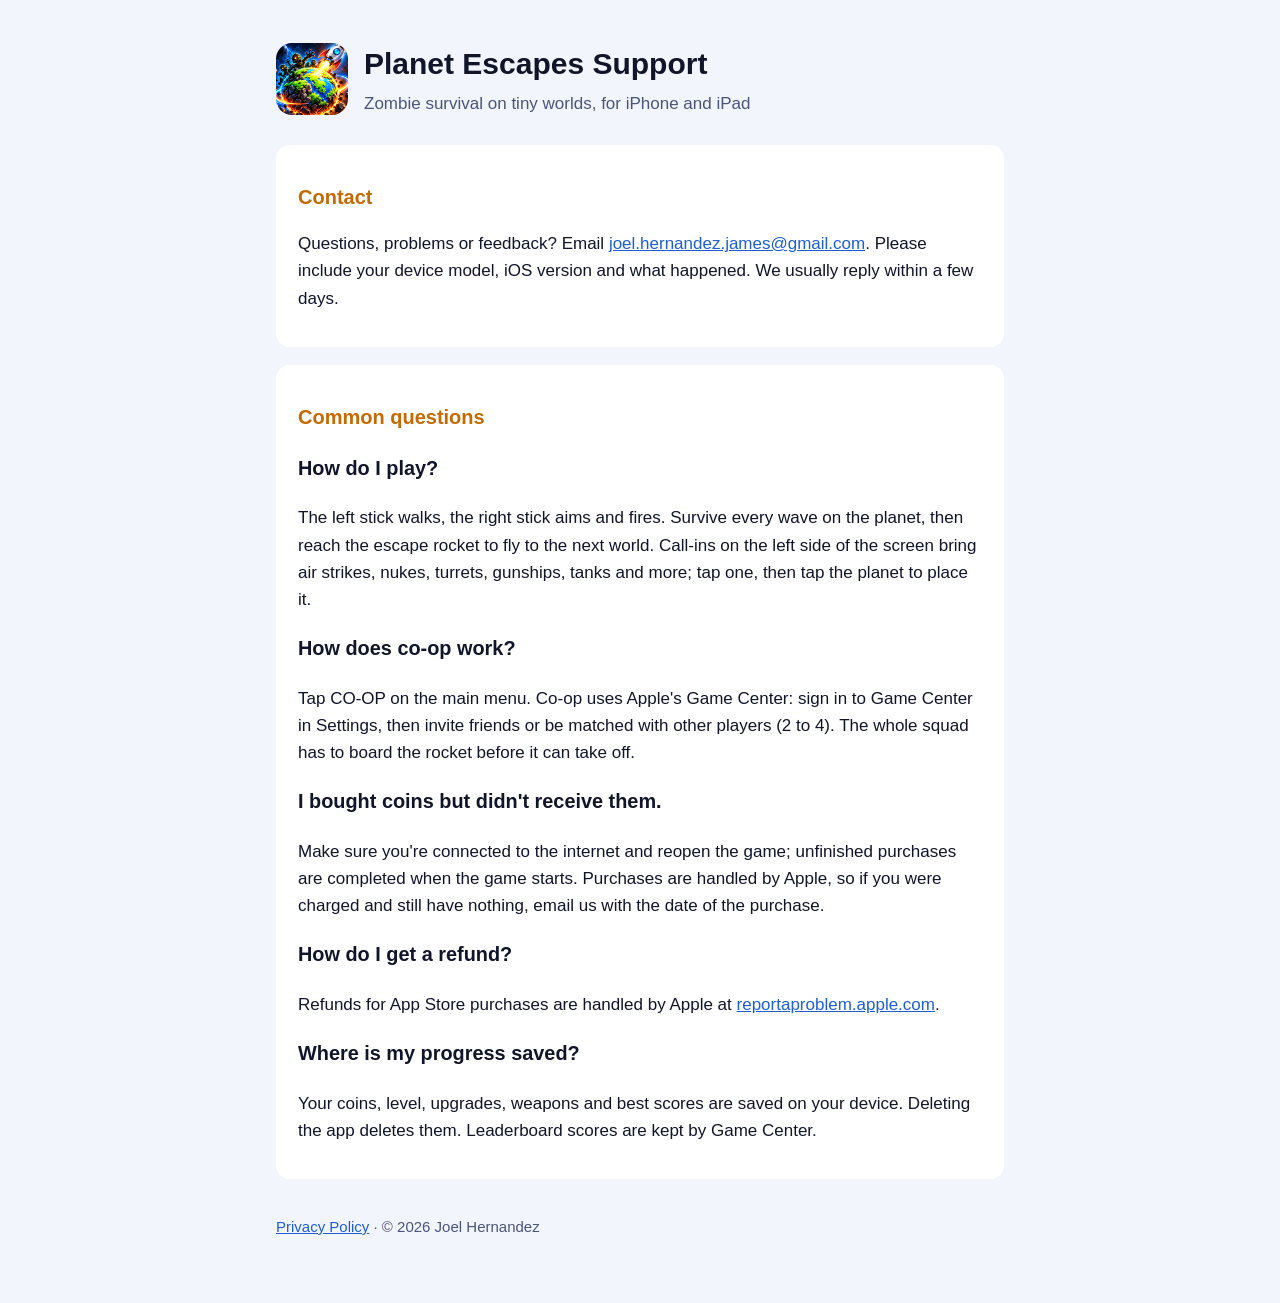
==== index.html @ 72485e7e "Planet Escapes support and privacy pages" ====
<!doctype html>
<html lang="en"><head><meta charset="utf-8"><meta name="viewport" content="width=device-width,initial-scale=1">
<title>Planet Escapes Support</title><meta name="description" content="Help and contact for Planet Escapes, the twin-stick survival shooter on tiny planets for iPhone and iPad.">
<link rel="stylesheet" href="style.css"><link rel="icon" href="icon.png"></head>
<body><main>
<header><img src="icon.png" alt=""><div><h1>Planet Escapes Support</h1><p class="sub">Zombie survival on tiny worlds, for iPhone and iPad</p></div></header>

<section>
<h2>Contact</h2>
<p>Questions, problems or feedback? Email <a href="mailto:joel.hernandez.james@gmail.com?subject=Planet%20Escapes%20support">joel.hernandez.james@gmail.com</a>. Please include your device model, iOS version and what happened. We usually reply within a few days.</p>
</section>

<section>
<h2>Common questions</h2>
<h3>How do I play?</h3>
<p>The left stick walks, the right stick aims and fires. Survive every wave on the planet, then reach the escape rocket to fly to the next world. Call-ins on the left side of the screen bring air strikes, nukes, turrets, gunships, tanks and more; tap one, then tap the planet to place it.</p>
<h3>How does co-op work?</h3>
<p>Tap CO-OP on the main menu. Co-op uses Apple's Game Center: sign in to Game Center in Settings, then invite friends or be matched with other players (2 to 4). The whole squad has to board the rocket before it can take off.</p>
<h3>I bought coins but didn't receive them.</h3>
<p>Make sure you're connected to the internet and reopen the game; unfinished purchases are completed when the game starts. Purchases are handled by Apple, so if you were charged and still have nothing, email us with the date of the purchase.</p>
<h3>How do I get a refund?</h3>
<p>Refunds for App Store purchases are handled by Apple at <a href="https://reportaproblem.apple.com">reportaproblem.apple.com</a>.</p>
<h3>Where is my progress saved?</h3>
<p>Your coins, level, upgrades, weapons and best scores are saved on your device. Deleting the app deletes them. Leaderboard scores are kept by Game Center.</p>
</section>

<nav><a href="privacy.html">Privacy Policy</a> · © 2026 Joel Hernandez</nav>
</main></body></html>
---- style.css ----
:root{--bg:#0b1446;--card:#131d5a;--fg:#eef3ff;--muted:#b9c6ef;--accent:#ffb62e;--link:#8fc1ff}
@media (prefers-color-scheme:light){:root{--bg:#f3f5fc;--card:#fff;--fg:#10152a;--muted:#4a557c;--accent:#c46a00;--link:#1d5fd1}}
*{box-sizing:border-box}body{margin:0;background:var(--bg);color:var(--fg);font:17px/1.6 -apple-system,BlinkMacSystemFont,"Segoe UI",Roboto,sans-serif}
main{max-width:760px;margin:0 auto;padding:40px 16px 64px}header{display:flex;align-items:center;gap:16px;margin-bottom:28px}
header img{width:72px;height:72px;border-radius:16px}h1{margin:0;font-size:30px}h2{margin-top:32px;color:var(--accent);font-size:20px}
.sub{color:var(--muted);margin:2px 0 0}section{background:var(--card);border-radius:14px;padding:4px 22px 18px;margin:18px 0}
a{color:var(--link)}nav{margin-top:36px;color:var(--muted);font-size:15px}li{margin:6px 0}
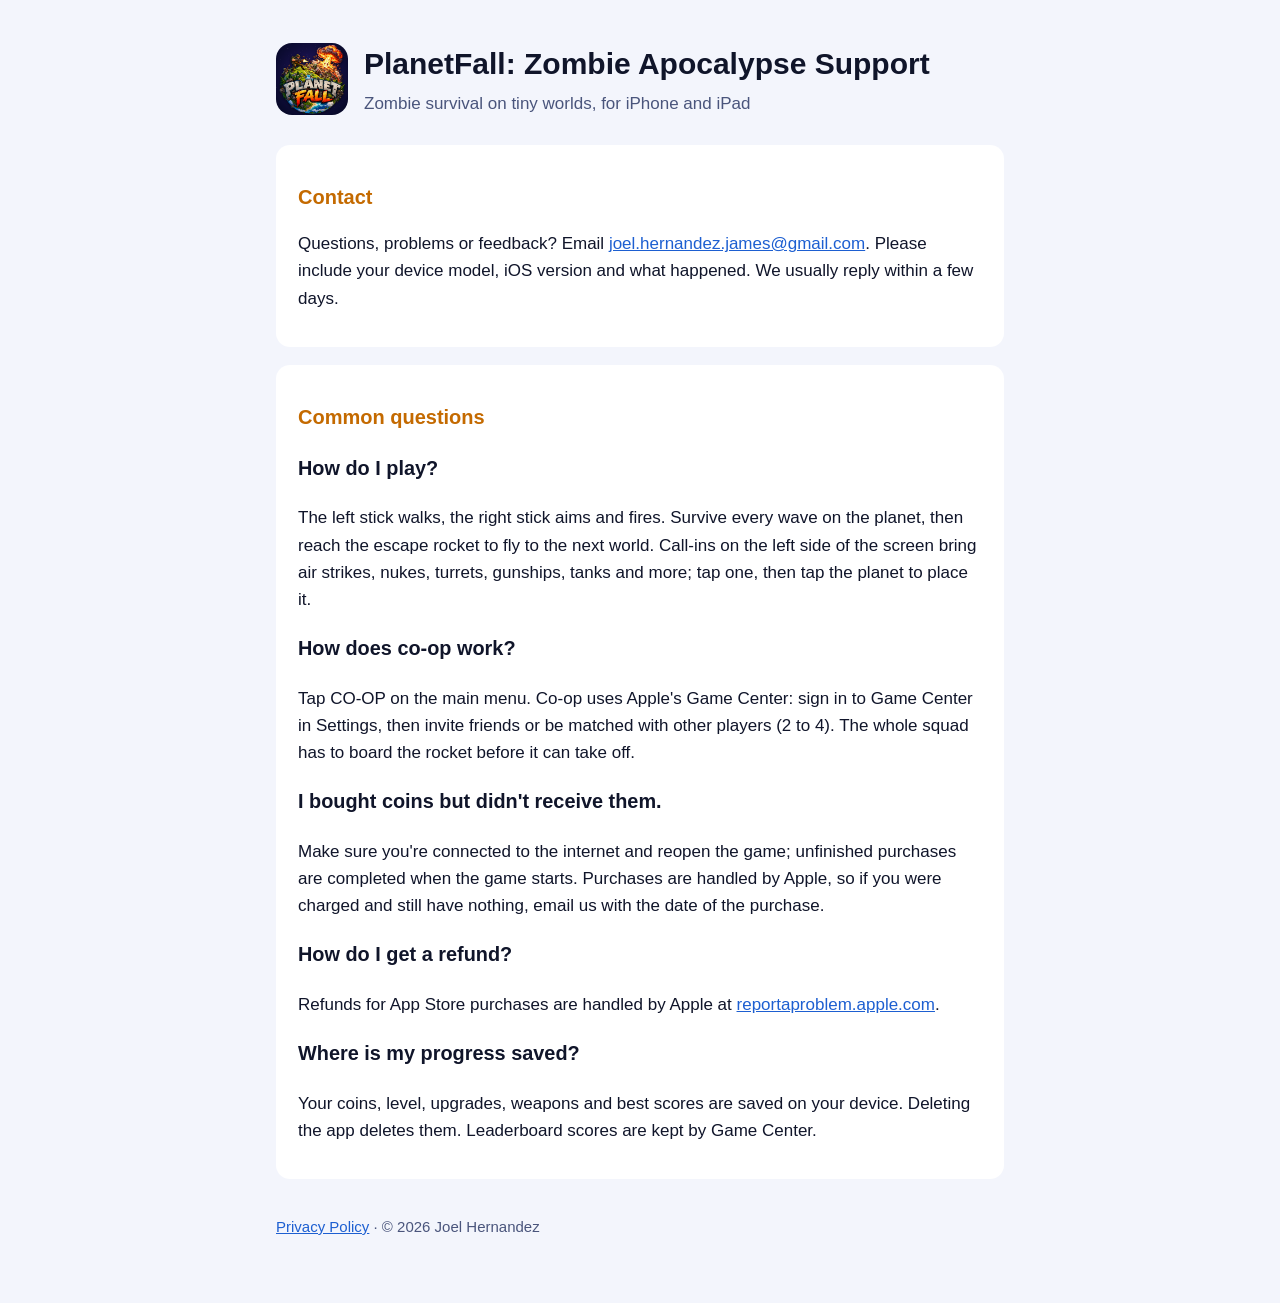
==== commit 0658b58e: "PlanetFall: Zombie Apocalypse support and privacy pages" ====
--- a/index.html
+++ b/index.html
@@ -1,9 +1,9 @@
 <!doctype html>
 <html lang="en"><head><meta charset="utf-8"><meta name="viewport" content="width=device-width,initial-scale=1">
-<title>Planet Escapes Support</title><meta name="description" content="Help and contact for Planet Escapes, the twin-stick survival shooter on tiny planets for iPhone and iPad.">
+<title>PlanetFall: Zombie Apocalypse Support</title><meta name="description" content="Help and contact for PlanetFall: Zombie Apocalypse, the twin-stick survival shooter on tiny planets for iPhone and iPad.">
 <link rel="stylesheet" href="style.css"><link rel="icon" href="icon.png"></head>
 <body><main>
-<header><img src="icon.png" alt=""><div><h1>Planet Escapes Support</h1><p class="sub">Zombie survival on tiny worlds, for iPhone and iPad</p></div></header>
+<header><img src="icon.png" alt=""><div><h1>PlanetFall: Zombie Apocalypse Support</h1><p class="sub">Zombie survival on tiny worlds, for iPhone and iPad</p></div></header>
 
 <section>
 <h2>Contact</h2>
